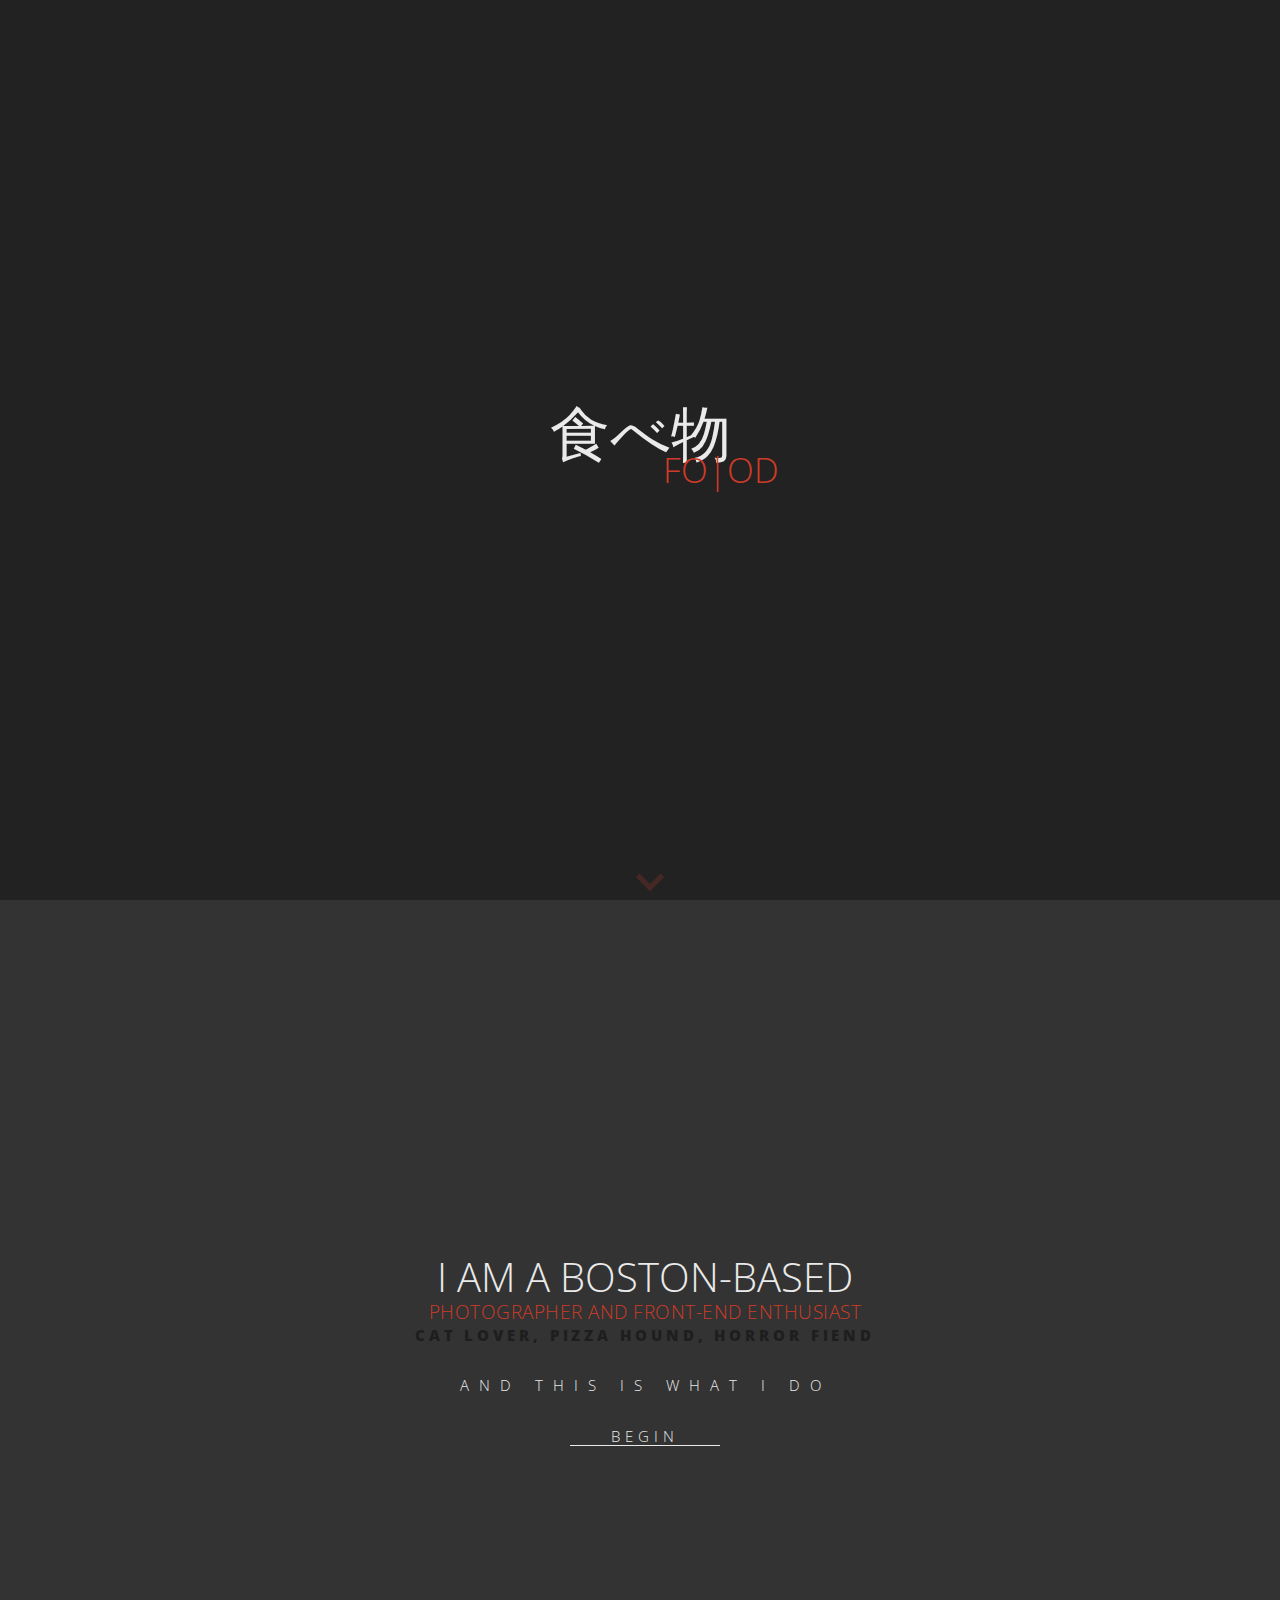
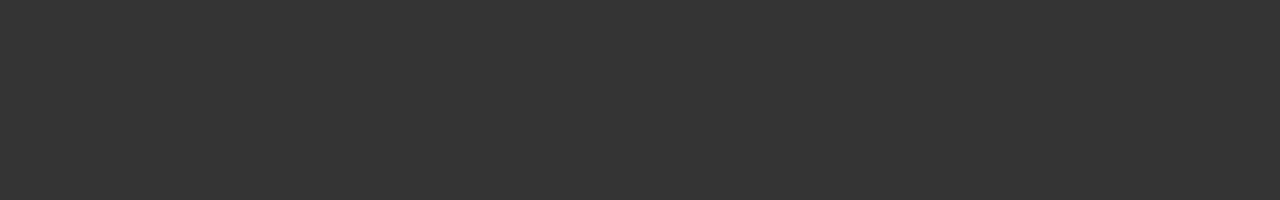
==== Photography site/index.html @ 60a9395a "Add files via upload" ====
<!DOCTYPE html>
<html >
    <head>
        <meta charset="UTF-8">
        <title>Home | FD </title>
        <meta name="viewport" content="width=device-width, initial-scale=1">
        <link rel="stylesheet prefetch" href="https://cdnjs.cloudflare.com/ajax/libs/normalize/5.0.0/normalize.min.css">
        <link href='https://fonts.googleapis.com/css?family=Source+Sans+Pro:300,400,700' rel='stylesheet' type='text/css'>
        <link rel='stylesheet prefetch' href='https://cdnjs.cloudflare.com/ajax/libs/font-awesome/4.7.0/css/font-awesome.min.css'>
        <link rel="stylesheet" href="css/style.css">
        <link rel="stylesheet" type="text/css" href="css/profile.css" />
        <link rel="stylesheet" type="text/css" href="css/global.css" />
        <style>
            /* NOTE: The styles were added inline because Prefixfree needs access to your styles and they must be inlined if they are on local disk! */
            *, *::after, *::before {
              box-sizing: border-box;
            }
            ul {
              margin: 0;
              padding: 0;
              list-style-type: none;
            }

            .tiles {
              position: fixed;
              left:0;
              bottom: 0;
              display: flex;
              width: 100%;
              background: #transparent;
            }
            .tiles__tile {
              flex: 1;
              padding: 20px;
              background: transparent;
              transition: all .25s ease-out;
              /*background: rgba(0, 0, 0, 0.5);*/
              cursor: pointer;
              text-align: center;
              text-transform: lowercase;
            }
            .tiles__tile.active:nth-child(1) {
              background: tomato;
            }
            .tiles__tile.active:nth-child(2) {
              background: deepskyblue;
            }
            .tiles__tile.active:nth-child(3) {
              background: lightseagreen;
            }
            .tiles__tile.active:nth-child(4) {
              background: crimson;
            }
            .tiles__tile:hover:nth-child(1) {
              background: tomato;
            }
            .tiles__tile:hover:nth-child(2) {
              background: deepskyblue;
            }
            .tiles__tile:hover:nth-child(3) {
              background: lightseagreen;
            }
            .tiles__tile:hover:nth-child(4) {
              background: crimson;
            }

            .content {
              z-index: 1000;
              height: 100vh;
              position: fixed;
              top: 0;
              left:0;
            }
            .content__item {
              position: absolute;
              top: 0;
              left: 0;
              width: 100vw;
              height: 100vh;
              z-index: 1000;
              padding-left: 3%;
              display: flex;
              align-items: center;
              padding: 0;
              text-align: center;
              transform: scale(0);
              transition: all 0.65s cubic-bezier(0.23, 1, 0.32, 1);
            }
            .content__item.active {
              transform: scale(1);
            }
            .content__item.active .content-wraps {
              transform: scale(1);
              opacity: 1;
            }
            .content__item:nth-child(1) {
              transform-origin: 0% 100%;
              background: tomato;
            }
            .content__item:nth-child(2) {
              transform-origin: 33% 100%;
              background: deepskyblue;
            }
            .content__item:nth-child(3) {
              transform-origin: 66% 100%;
              background: lightseagreen;
            }
            .content__item:nth-child(4) {
              transform-origin: 100% 100%;
              background: crimson;
            }
            .content__item .content-wraps {
              transform: scale(0.7);
              opacity: 0;
              transition: all 0.8s 0.4s cubic-bezier(0.23, 1, 0.32, 1);
            }
            .content-wraps{
                z-index: 1000;
                padding-left:6em;
                padding-right:6em;
            }

            .page {
              width: 100%;
              height: 100%;
              margin: 0;
              padding: 0;
              z-index: 2;
              transition: all 1s cubic-bezier(.5, -0.005, 0.2, 1) !important;
              -webkit-transition: all 1s cubic-bezier(.5, -0.005, 0.2, 1) !important;
              overflow: hidden;
            }

            section {
              width:400%;  
            }

            .page {
              position: absolute;
            }

            #p1 {
              left: 0;
            }

            #p2 {
              left: 100%;
              background: #FF5722;
            }

            #p3 {
              left: 200%;
              background: #593C1F;
            }

            #p4 {
              left: 300%;
              background: deeppink;
            }

            .sider {
             position: fixed; 
             z-index: 4;
            }
            #t1:target .page#p1 {
                transform: translateX(0);
            }
            #t2:target .page#p2 {
                transform: translateX(-100%);
            }
            #t3:target .page#p3 {
                transform: translateX(-200%);
            }
            #t4:target .page#p4 {
                transform: translateX(-300%);
            }

            #t2:target .page#p1, 
            #t3:target .page#p1,
            #t4:target .page#p1 {
              background: #000;
            }

           
            #t2:target .page#p1 .icon, 
            #t3:target .page#p1 .icon,
            #t4:target .page#p1 .icon {
              -webkit-filter: blur(3px);
              filter: blur(3px);
            }

            .icon {
              color: #fff;
              font-size: 32px;
              display: block;
            }

            .sider .icon:hover {
              opacity: 0.6;
            }

            #p1 .icon .title {
              margin-bottom: 20px;
            }

            #t2:target .sider .icon,
            #t3:target .sider .icon,
            #t4:target .sider .icon {
              transform: scale(.6); 
              transition-delay: .25s;
            }

            #t2:target #dos {
              transform: scale(1.2) !important;
            }

            #t3:target #tres {
              transform: scale(1.2) !important;
            }

            #t4:target #cuatro {
              transform: scale(1.2) !important;
            }

            .sider {
              position: fixed;
              top: 0;
              bottom: 0;
              left: 0;
              /*right: 0;*/
              margin: auto;
              height: 280px;
              width: 10%;
              padding: 0;
              text-align: center;
             }

            .sider li {
              margin: 30px 0;
            }

            a {
              text-decoration: none;
              font-family: open sans, sans-serif;
            }

            .title, .hint {
              font-family: open sans, sans-serif;
              display: block;
            }

            .title {
              font-size: 38px;
            }

            .hint {
              font-size: 13px;
            }

            .hint a {
              color: #EFFF06;
              transition: all 250ms easet-out;
            }

            .hint a:hover {
              color: #FFF;
            }

            .page .icon {
              position: absolute;
              top: 0;
              bottom: 0;
              right: 10%;
              left: 0;
              margin: auto;
              text-align: center;
              font-size: 80px;
              transform: translateX(360%);
              line-height: 1.3;
            }

            .page#p1 .icon {
              height: 220px;
            }

            .page#p1 .icon {
              transform: translateX(0) !important;
            }

            #t2:target .page#p2 .icon {
              transform: translateX(0) !important;
              transition-delay: 1s;
            }

            #t3:target .page#p3 .icon {
              transform: translateX(0) !important;
              transition-delay: 1s;
            }

            #t4:target .page#p4 .icon {
              transform: translateX(0) !important;
              transition-delay: 1s;
            }

            .credit{
                position: absolute;
                bottom: 0;
                width: 100%;
                text-align: center;
                font-size: 10px;
            }

            .credit a {
                color: #fff
            }


            /* --------------- */
            h2 {
              font-weight: 300;
            }

            h3 {
              font-size: 48px;
            }

            p {
              font-weight: 300;
              font-size: 24px;
            }
        </style>
        <script src="https://cdnjs.cloudflare.com/ajax/libs/prefixfree/1.0.7/prefixfree.min.js"></script>
        
    </head>
    <body>
        <div class="head">
            <div class="name">
食べ物<span></span>
            </div>
            <div class="sub-name">Fo|oD</div>
            <div class="down"></div>
        </div>

        <div class="menu">
            <h1 class="home">F<span>D</span></h1>
            <ul class="topnav">
                <li></li>
            </ul>
        </div>
        <div>
            <div class="ct" id="t1">
                <div class="ct" id="t2">
                    <div class="ct" id="t3">
                        <div class="ct" id="t4">
                            <section>  
                                <ul class="sider">
                                    <a href="#t1" ><li class="icon fa fa-home" style="font-size:1.2em" id="uno"></li></a>
                                    <a href="#t2" ><li class="icon fa fa-globe" style="font-size:1.2em" id="dos"></li></a>
                                    <a href="#t3" ><li class="icon fa fa-user-o" style="font-size:1.2em" id="tres"></li></a>
                                    <a href="#t4" ><li class="icon fa fa-cog" style="font-size:1.2em" id="cuatro"></li></a>
                                </ul>
                                <div class="content-wrap page" id="p1">
                                    <div class="sec intro">
                                        <div class="text-contain">
                                          <div class="text">
                                            <h2>I Am A Boston-Based</h2>
                                            <h3>Photographer and Front-End Enthusiast</h3>
                                            <h5>Cat lover, pizza hound, horror fiend</h5>
                                            <h5 id="bot-h5"><span>And this is what i do</span></h5>
                                          </div>
                                          <div class="pg-btn begin">
                                              Begin
                                          </div> 
                                          <ul class="tiles" >
                                            <li class="tiles__tile" data-tile="1">
                                              <h2 style="font-size:15px">About Us</h2>
                                            </li>
                                            <li class="tiles__tile" data-tile="2">
                                              <h2 style="font-size:15px">Our Story</h2>
                                            </li>
                                            <li class="tiles__tile" data-tile="3">
                                              <h2 style="font-size:15px">Our Team</h2>
                                            </li>
                                            <li class="tiles__tile" data-tile="4">
                                              <h2 style="font-size:15px">Our Services</h2>
                                            </li>
                                          </ul>
                                          <ul class="content">
                                            <li class="content__item" id="1">
                                              <div class="content-wraps">
                                                <h3>Apples</h3>
                                                <p>Lorem ipsum dolor sit amet, consectetur adipisicing elit. Et reprehenderit nostrum nisi aliquam nemo non fugit, minus, ex ullam vel minima libero, eius labore. Veritatis odit blanditiis quidem amet accusantium.</p>
                                              </div>
                                            </li>
                                            <li class="content__item" id="2">
                                              <div class="content-wraps">
                                                <h3>Bananas</h3>
                                                <p>Lorem ipsum dolor sit amet, consectetur adipisicing elit. Et reprehenderit nostrum nisi aliquam nemo non fugit, minus, ex ullam vel minima libero, eius labore. Veritatis odit blanditiis quidem amet accusantium.</p>
                                              </div>
                                            </li>
                                            <li class="content__item" id="3">
                                              <div class="content-wraps">
                                                <h3>Cucumbers</h3>
                                                <p>Lorem ipsum dolor sit amet, consectetur adipisicing elit. Molestias nam nesciunt maiores. Nesciunt explicabo ea deserunt facere sunt, autem, reiciendis nobis, velit accusantium laudantium quis non ratione aspernatur. Eum, doloribus?</p>
                                              </div>
                                            </li>
                                            <li class="content__item" id="4">
                                              <div class="content-wraps">
                                                <h3>Spinach</h3>
                                                <p>Lorem ipsum dolor sit amet, consectetur adipisicing elit. Excepturi velit iure expedita quis, blanditiis. Consectetur incidunt distinctio dolor ullam beatae cum maiores quas pariatur amet, temporibus ad commodi dolorem provident.</p>
                                              </div>
                                            </li>
                                          </ul>
                                        </div>
                                    </div>
                                </div>
                                <div class="page" id="p2">
                                  <div class="ui">
                                    <div class="left-menu">
                                        <form action="#" class="search">
                                          <input placeholder="search..." type="search" name="" id="">
                                          <input type="submit" value="&#xf002;">
                                        </form>
                                        <menu class="list-friends">
                                          <li>
                                            <img width="50" height="50" src="http://cs625730.vk.me/v625730358/1126a/qEjM1AnybRA.jpg">
                                            <div class="info">
                                              <div class="user">Юния Гапонович</div>
                                              <div class="status on"> online</div>
                                            </div>
                                          </li>
                                          <li>
                                            <img width="50" height="50" src="http://lorempixel.com/50/50/people/1">
                                            <div class="info">
                                              <div class="user">Name Fam</div>
                                              <div class="status on"> online</div>
                                            </div>
                                          </li>
                                          <li>
                                            <img width="50" height="50" src="http://lorempixel.com/50/50/people/2">
                                            <div class="info">
                                              <div class="user">Name Fam</div>
                                              <div class="status off">left 3 min age</div>
                                            </div>
                                          </li>
                                          <li>
                                            <img width="50" height="50" src="http://lorempixel.com/50/50/people/3">
                                            <div class="info">
                                              <div class="user">Name Fam</div>
                                              <div class="status on"> online</div>
                                            </div>
                                          </li>
                                          <li>
                                            <img width="50" height="50" src="http://lorempixel.com/50/50/people/4">
                                            <div class="info">
                                              <div class="user">Name Fam</div>
                                              <div class="status off">left 4 min age</div>
                                            </div>
                                          </li>
                                          <li>
                                            <img width="50" height="50" src="http://lorempixel.com/50/50/people/5">
                                            <div class="info">
                                              <div class="user">Name Fam</div>
                                              <div class="status off">left 12 min age</div>
                                            </div>
                                          </li>
                                          <li>
                                            <img width="50" height="50" src="http://lorempixel.com/50/50/people/6">
                                            <div class="info">
                                              <div class="user">Name Fam</div>
                                              <div class="status off">left 13 min age</div>
                                            </div>
                                          </li>
                                          <li>
                                            <img width="50" height="50" src="http://lorempixel.com/50/50/people/7">
                                            <div class="info">
                                              <div class="user">Name Fam</div>
                                              <div class="status on">online</div>
                                            </div>
                                          </li>
                                          <li>
                                            <img width="50" height="50" src="http://lorempixel.com/50/50/people/8">
                                            <div class="info">
                                              <div class="user">Name Fam</div>
                                              <div class="status off">left 6 min age</div>
                                            </div>
                                          </li>
                                          <li>
                                            <img width="50" height="50" src="http://lorempixel.com/50/50/people/9">
                                            <div class="info">
                                              <div class="user">Name Fam</div>
                                              <div class="status on">online</div>
                                            </div>
                                          </li>
                                          <li>
                                            <img width="50" height="50" src="http://lorempixel.com/50/50/people/10">
                                            <div class="info">
                                              <div class="user">Name Fam</div>
                                              <div class="status off">left 1 min age</div>
                                            </div>
                                          </li>
                                          <li>
                                            <img width="50" height="50" src="http://lorempixel.com/50/50/people/0">
                                            <div class="info">
                                              <div class="user">Name Fam</div>
                                              <div class="status on">online</div>
                                            </div>
                                          </li>
                                          <li>
                                            <img width="50" height="50" src="http://lorempixel.com/50/50/people/99">
                                            <div class="info">
                                              <div class="user">Name Fam</div>
                                              <div class="status off">left 23 min age</div>
                                            </div>
                                          </li>
                                        </menu>
                                    </div>
                                    <div class="chat" style="background:#fff;width:40%;">
                                      <div class="top">
                                        <div class="avatar">
                                          <img width="50" height="50" src="http://cs625730.vk.me/v625730358/1126a/qEjM1AnybRA.jpg">
                                        </div>
                                        <div class="info">
                                          <div class="name">Юния Гапонович</div>
                                          <div class="count">already 1 902 messages</div>
                                        </div>
                                        <i class="fa fa-star"></i>
                                      </div>
                                      <ul class="messages">
                                        <li class="i">
                                          <div class="head">
                                            <span class="time">10:13 AM, Today</span>
                                            <span class="name">Буль</span>
                                          </div>
                                          <div class="message">Привет!</div>
                                        </li>
                                        <li class="i">
                                          <div class="head">
                                            <span class="time">10:13 AM, Today</span>
                                            <span class="name">Буль</span>
                                          </div>
                                          <div class="message">)</div>
                                        </li>
                                        <li class="i">
                                          <div class="head">
                                            <span class="time">10:14 AM, Today</span>
                                            <span class="name">Буль</span>
                                          </div>
                                          <div class="message">М не счастья..</div>
                                        </li>
                                        <li class="friend-with-a-SVAGina">
                                          <div class="head">
                                            <span class="name">Юния</span>
                                            <span class="time">10:15 AM, Today</span>
                                          </div>
                                          <div class="message">чего тебе?</div>
                                        </li>
                                      </ul>
                                      <div class="write-form">
                                        <textarea placeholder="Type your message" name="e" id="texxt"  rows="2"></textarea>
                                        <i class="fa fa-picture-o"></i>
                                        <i class="fa fa-file-o"></i>
                                        <span class="send">Send</span>
                                      </div>
                                    </div>
                                    <div class="chat" style="width:43%;">
                                      <div class="top">
                                        <div class="avatar">
                                          <img width="50" height="50" src="http://cs625730.vk.me/v625730358/1126a/qEjM1AnybRA.jpg">
                                        </div>
                                        <div class="info">
                                          <div class="name">Юния Гапонович</div>
                                          <div class="count">already 1 902 messages</div>
                                        </div>
                                        <i class="fa fa-star"></i>
                                      </div>
                                      <ul class="messages">
                                        <li class="i">
                                          <div class="head">
                                            <span class="time">10:13 AM, Today</span>
                                            <span class="name">Буль</span>
                                          </div>
                                          <div class="message">Привет!</div>
                                        </li>
                                        <li class="i">
                                          <div class="head">
                                            <span class="time">10:13 AM, Today</span>
                                            <span class="name">Буль</span>
                                          </div>
                                          <div class="message">)</div>
                                        </li>
                                        <li class="i">
                                          <div class="head">
                                            <span class="time">10:14 AM, Today</span>
                                            <span class="name">Буль</span>
                                          </div>
                                          <div class="message">М не счастья..</div>
                                        </li>
                                        <li class="friend-with-a-SVAGina">
                                          <div class="head">
                                            <span class="name">Юния</span>
                                            <span class="time">10:15 AM, Today</span>
                                          </div>
                                          <div class="message">чего тебе?</div>
                                        </li>
                                      </ul>
                                      <div class="write-form">
                                        <textarea placeholder="Type your message" name="e" id="texxt"  rows="2"></textarea>
                                        <i class="fa fa-picture-o"></i>
                                        <i class="fa fa-file-o"></i>
                                        <span class="send">Send</span>
                                      </div>
                                    </div>
                                  </div>
                                </div>  
                                <div class="page" id="p3">
                                  <div class="profile">
                                    <h1> Jane Smith</h1>
                                    <div class="infoHolder">
                                    <h2>Brand Mananger</h2>
                                    <p>Lorem ipsum dolor sit amet, metus convallis ut malesuada, qui semper, at non. Tincidunt donec aliquam vestibulum nisl. Pulvinar curabitur tellus, a sed sit vitae morbi. Suscipit saepe et praesent aenean laoreet, morbi justo pede eget, cras vestibulum, blandit mauris dignissimos pharetra dui, ut enim mauris nec adipiscing blandit. </p></div>
                                      
                                    <div class="imageHolder"><img class="profilePic" src="https://images.unsplash.com/photo-1418833893919-fa9c83e8d69e?dpr=1&auto=format&fit=crop&w=1500&h=2250&q=80&cs=tinysrgb&crop="></div>
                                  </div>
                                </div>
                                <div class="page" id="p4">
                                </div>  
                            </section>
                        </div>
                    </div>
                </div>
            </div>
        </div>
        <div class="side sec-A">
            <div class="desc">
               <h1>Posts</h1>
            </div>
            <div class="sub-btn code-btn">
            Chefs
            </div>
        </div>
        
        <div class="side sec-B">
            <div class="desc">
                <h1>Chefs</h1>
            </div>
            <div class="sub-btn back-btn">
            Back
            </div>
        </div>
        <script src='https://cdnjs.cloudflare.com/ajax/libs/jquery/2.1.3/jquery.min.js'></script>
        <script src='https://cdnjs.cloudflare.com/ajax/libs/nicescroll/3.5.4/jquery.nicescroll.js'></script>
        <script src="js/glitch.js"></script>
        <script src="js/index.js"></script>
        <script src="js/global.js"></script>
        <script src="js/menu.js"></script>
    </body>
</html>
---- Photography site/css/style.css ----
@import url(https://fonts.googleapis.com/css?family=Lato:300,400,900);
html, body {
  width: 100%;
  height: 100%;
  margin: 0;
  padding: 0;
  overflow-x: hidden;
  font-family: "Source Sans Pro";
  background: #222;
}
body::-webkit-scrollbar {
    width: 0.01em;
}
 
body::-webkit-scrollbar-track {
    -webkit-box-shadow: inset 0 0 6px rgba(0,0,0,0.3);
}
 
body::-webkit-scrollbar-thumb {
  background-color: darkgrey;
  outline: 1px solid slategrey;
}
.menu {
  width: 100%;
  height: 50px;
  position: fixed;
  background: #222;
  top: 0;
  z-index: 111;
  line-height: 50px;
  padding: 5px;
  border-bottom: 1px solid rgba(207, 59, 40, 0.3);
}

.menu a {
  text-decoration: none;
  color: inherit;
}

.menu h1 {
  margin: 0 0 0 10px;
  font-weight: 400;
  color: #eaeaea;
  width: 55px;
  cursor: pointer;
  display: inline-block;
  border-right: 1px solid #444;
  line-height: 45px;
  font-size: 25px;
  transition: all 0.3s;
  -webkit-transition: all 0.2s;
  -moz-transition: all 0.2s;
}

.menu h1 span {
  color: #cf3b28;
  transition: all 0.2s;
  -webkit-transition: all 0.2s;
  -moz-transition: all 0.2s;
}

.menu h1:hover {
  color: #666;
}

.menu h1:hover span {
  color: #666;
}

.topnav {
  list-style: none;
  margin: 0;
  padding: 0;
  height: 50px;
  display: inline-block;
  font-weight: 300;
  color: #eaeaea;
  font-size: 15px;
  letter-spacing: 1px;
}

.topnav li {
  text-align: center;
  color: #eaeaea;
  margin: 0px 7px;
  display: inline-block;
  font-size: 12px;
  line-height: 50px;
  transition: all 0.3s;
  -webkit-transition: all 0.3s;
  -moz-transition: all 0.3s;
}

.topnav li:first-child {
  margin-left: 10px;
}

.topnav li:hover {
  color: #cf3b28;
  transform: rotate(10deg);
  -webkit-transform: rotate(10deg);
}

.topnav a {
  text-decoration: none;
  color: inherit;
}

.head {
  color: #eaeaea;
  background: #222;
  text-transform: uppercase;
  font-weight: 300;
  font-size: 60px;
  height: 100vh;
  width: 100vw;
  position: relative;
  z-index: 1111;
  text-align: center;
  line-height: 25px;
  transition: all 0.5s;
  -webkit-transition: all 0.5s;
  -moz-transition: all 0.5s;
  overflow-y:hidden;
}

.head-hide {
  height: 0vh;
  opacity: 0;
}

.down {
  width: 20px;
  height: 20px;
  opacity: 0.2;
  border-bottom: 5px solid #cf3b28;
  border-right: 5px solid #cf3b28;
  position: absolute;
  bottom: 13px;
  left: 50%;
  cursor: pointer;
  transform: rotate(45deg);
  -webkit-transform: rotate(45deg);
  -moz-transform: rotate(45deg);
}

.down:before {
  content: "scroll";
  opacity: 0;
  position: absolute;
  right: -10px;
  top: -10px;
  font-size: 15px;
  transform: rotate(-45deg);
  -webkit-transform: rotate(-45deg);
  transition: all 0.3s;
  -webkit-transition: all 0.3s;
}

.down:hover:before {
  opacity: 1;
}

.head span {
  font-weight: 900;
}

.name {
  width: 500px;
  top: 50%;
  position: absolute;
  left: 50%;
  margin-left: -250px;
  margin-top: -30px;
}

.bye {
  position: relative;
}

.sub-name {
  position: absolute;
  top: 50%;
  left: 50%;
  margin-top: 7px;
  font-weight: 300;
  margin-left: 23px;
  color: #cf3b28;
  font-size: 35px;
}

.content-wrap {
  position: absolute;
  z-index: 1;
}

.sec {
  height: 100vh;
  width: 100vw;
}

.intro {
  background: #333;
  color: #eaeaea;
  text-align: center;
  display: table;
  text-transform: uppercase;
}

.intro .text-contain {
  display: table-cell;
  vertical-align: middle;
  text-align: center;
  padding-left: 10px;
}

.intro .text {
  padding-top: 30px;
  text-align: center;
  width: 470px;
  margin: 0 auto;
}

.intro h2 {
  vertical-align: middle;
  font-size: 40px;
  margin: -5px 0;
}

.intro h3 {
  font-weight: 300;
  color: #cf3b28;
  font-size: 19px;
  letter-spacing: 0.5px;
  margin: 0 0 0px 0;
}

.intro h5 {
  font-weight: 900;
  color: #1e1e1e;
  margin: 0;
  font-size: 15px;
  letter-spacing: 3.9px;
}

#bot-h5 {
  color: #eaeaea;
  font-weight: 300;
  letter-spacing: 10px;
  margin-top: 30px;
}

.pg-btn {
  width: 150px;
  height: 15px;
  line-height: 2px;
  border-bottom: 1px solid #eaeaea;
  padding: 10px 0;
  cursor: pointer;
  font-weight: 300;
  font-size: 15px;
}

.begin {
  margin: 30px auto;
  letter-spacing: 5px;
  transition: all 0.3s;
  -webkit-transition: all 0.3s;
  -moz-transition: all 0.3s;
}

.begin:hover {
  background: #222;
  border-bottom: 1px solid #cf3b28;
  letter-spacing: 6px;
}

.side {
  position: fixed;
  top: 0;
  bottom: 0;
  left: 100%;
  width: 100%;
  z-index: 13;
  height: auto;
  overflow-y: scroll;
  overflow-x: hidden;
  background: #eaeaea;
  transition: all 0.5s;
  -webkit-transition: all 0.5s;
  -moz-transition: all 0.5s;
}

.unseen {
  display: none;
}

.showing {
  left: 0;
}

.desc {
  margin-top: 60px;
}

.desc h1 {
  text-align: right;
  font-size: 30px;
  padding-right: 10px;
  text-transform: uppercase;
  font-weight: 300;
  letter-spacing: 5px;
  line-height: 45px;
}

.sec-A{z-index: 100;overflow-y:auto; }
.sec-B{z-index: 100;overflow-y:auto;}

.sec-A h1 {
  color: #cf3b28;
  border-bottom: 1px solid #cf3b28;
}

.sec-A h1 span {
  font-weight: 300;
  font-size: 25px;
  color: #aaa;
  line-height: 0;
}

.photos ul {
  list-style: none;
  margin: 0;
  padding: 0;
  width: 100%;
  text-align: center;
}

.photos li {
  text-align: center;
  display: inline-block;
  min-width: 350px;
  margin: 10px;
}

.photos img {
  max-width: 100%;
  height: 600px;
}

.sub-btn {
  margin: 0 auto;
  width: 120px;
  text-align: center;
  text-transform: uppercase;
  height: 15px;
  padding: 10px 0;
  font-weight: 300;
  line-height: 2px;
  font-size: 15px;
  letter-spacing: 3px;
  cursor: pointer;
  transition: all 0.3s;
  -webkit-transition: all 0.3s;
  -moz-transition: all 0.3s;
}

.code-btn {
  border-bottom: 1px solid #222;
  background: #eaeaea;
  color: #cf3b28;
}

.code-btn:hover {
  background: #222;
  letter-spacing: 4px;
  border-bottom: 1px solid #cf3b28;
  color: #eaeaea;
}

.back-btn {
  background: #cf3b28;
  color: #eaeaea;
  border-bottom: 1px solid #222;
}

.back-btn:hover {
  background: #eaeaea;
  color: #222;
  letter-spacing: 5px;
}

.sec-B {
  background: #cf3b28;
}

.sec-B h1 {
  color: #eaeaea;
  border-bottom: 1px solid #eaeaea;
}
---- Photography site/css/profile.css ----
@import url("https://fonts.googleapis.com/css?family=Fjalla+One");
@import url("https://fonts.googleapis.com/css?family=Roboto+Slab");
* {
  box-sizing: border-box;
}

html, body {
  width: 100%;
  height: 100%;
  margin: 0;
  padding: 0;
}

.profile {
  width: 1080px;
  top: 3em;
  left: 50%;
  float: left;
  position: relative;
  margin: 50px 0px 50px 0px;
  margin-left: -540px;
  cursor: pointer;
}
.profile .imageHolder {
  float: left;
  width: 30%;
  position: relative;
  left: 5%;
}
.profile .imageHolder .profilePic {
  width: 100%;
  float: left;
  position: relative;
  -webkit-filter: grayscale(100%);
  filter: grayscale(100%);
  transition: all 0.5s ease;
  -webkit-transition: all 0.5s ease;
  -webkit-box-shadow: 0px 0px 31px -1px #474747;
  -moz-box-shadow: 0px 0px 31px -1px #474747;
  box-shadow: 0px 0px 31px -1px #474747;
}
.profile .imageHolder:after {
  content: '';
  pointer-events: none;
  background-size: 50%;
  background-repeat: no-repeat;
  background-position: center top;
  width: 100%;
  min-height: 30vh;
  display: block;
  top: 4vw;
  opacity: 0;
  float: left;
  position: absolute;
  z-index: 1000;
  left: 0;
  transition: all .5s ease;
  -webkit-transition: all .5s ease;
  animation: bounce .5s linear infinite;
  animation-play-state: paused;
}
.profile h1 {
  font-family: 'Fjalla One', sans-serif;
  color: #D10606;
  position: absolute;
  width: 100%;
  padding: 0px 0px 0px 32%;
  margin-top: -50px;
  margin-bottom: 0px;
  font-size: 15vw;
  letter-spacing: 1vw;
  z-index: 10000;
  font-weight: 400;
  text-transform: uppercase;
  pointer-events: none;
  transition: all .5s ease;
  -webkit-transition: all .5s ease;
}
.profile h1:after {
  content: '';
  float: left;
  position: absolute;
  left: 50%;
  bottom: -10vw;
  width: 5px;
  height: 10vw;
  background-color: #D10606;
}
.profile:hover h1 {
  transform: translateY(30vw);
}
.profile:hover .profilePic {
  -webkit-filter: grayscale(0%);
  filter: grayscale(0%);
  transform: scale(1.1);
}
.profile:hover .imageHolder:after {
  opacity: 1;
  animation-play-state: running;
}
.profile .infoHolder {
  width: 60%;
  float: right;
  right: 1%;
  position: absolute;
  overflow-x: hidden;
}
.profile .infoHolder h2 {
  font-family: 'Fjalla One', sans-serif;
  letter-spacing: 3px;
  margin-top: 0px;
  float: left;
  width: 100%;
  transform: translateX(102%);
  transition: all .5s ease;
  -webkit-transition: all .5s ease;
}
.profile .infoHolder p {
  font-family: 'Roboto Slab', serif;
  float: left;
  margin-top: 0px;
  width: 100%;
  transform: translateX(102%);
  transition: all .62s ease;
  -webkit-transition: all .62s ease;
}
.profile:hover .infoHolder h2, .profile:hover .infoHolder p {
  transform: translateX(0%);
}

@media screen and (min-width: 1080px) {
  .profile h1 {
    font-size: 120pt !important;
    letter-spacing: 20pt !important;
  }
  .profile h1:after {
    bottom: -120px !important;
    height: 120px !important;
  }

  .profile:hover h1 {
    transform: translateY(250px);
  }
}
@media screen and (max-width: 1080px) {
  .profile {
    width: 100%;
    left: 0%;
    margin-left: 0px;
  }
}
@keyframes bounce {
  0% {
    transform: translateY(0px);
  }
  50% {
    transform: translateY(5px);
  }
  100% {
    transform: translateY(0px);
  }
}
---- Photography site/css/global.css ----
@import url(https://fonts.googleapis.com/css?family=Open+Sans:700,600,800,400);
@import url(https://maxcdn.bootstrapcdn.com/font-awesome/4.2.0/css/font-awesome.min.css);
* {
  -webkit-box-sizing: border-box;
          box-sizing: border-box;
  margin: 0;
  padding: 0;
}
html,
body {
  height: 100vh;
}
body {
  overflow: hidden;
  font-family: 'Open Sans', sans-serif;
  background-image: -webkit-gradient(linear, right top, left bottom, from(rgba(255, 255, 255, 0.6)), color-stop(60%, transparent), to(rgba(0, 0, 0, 0.6))), -webkit-gradient(linear, right bottom, left top, from(#a0d3e4), to(#97d1e7));
  background-image: linear-gradient(to bottom left, rgba(255, 255, 255, 0.6), transparent 60%, rgba(0, 0, 0, 0.6)), linear-gradient(to top left, #a0d3e4, #97d1e7);
}
.ui {
  margin: 4em 5em 3.5em 5em;
  width: 86%;
  height: 90%;
  background-color: transparent;
  border-radius: 3px;
  -webkit-box-shadow: 0 0 25px transparent;
          box-shadow: 0 0 25px transparent;
  -webkit-box-orient: horizontal;
  -webkit-box-direction: normal;
      -ms-flex-direction: row;
          flex-direction: row;
  display: -webkit-box;
  display: -ms-flexbox;
  display: flex;
  overflow: hidden;
}
.ui .search input {
  outline: none;
  border: none;
  background: none;
}
.ui .search {
  position: relative;
}
.ui .search input[type=submit] {
  font-family: 'FontAwesome';
  position: absolute;
  right: 25px;
  top: 27px;
  color: white;
}
.ui .search input[type=search] {
  background-color: #696c75;
  border-radius: 3px;
  padding: 10px;
  width: 90%;
  -webkit-box-sizing: border-box;
          box-sizing: border-box;
  margin: 15px 10px;
  color: #fff;
}
.ui .left-menu {
  width: 29%;
  -webkit-box-sizing: content-box;
          box-sizing: content-box;
  padding-right: 1%;
  height: 100%;
  background: transparent;
}
.ui .chat {
  width: 50%;
  height: 100%;
  background: transparent;
}
.ui .chat .info {
  display: -webkit-inline-box;
  display: -ms-inline-flexbox;
  display: inline-flex;
  -webkit-box-orient: vertical;
  -webkit-box-direction: normal;
      -ms-flex-direction: column;
          flex-direction: column;
  vertical-align: 40px;
  width: calc(100% - 65px - 50px);
}
.ui .chat .info .name {
  font-weight: 600;
  color: #434753;
  height: 50%;
}
.ui .chat .info .count {
  color: #6d738d;
}
.ui .chat i.fa {
  color: #d6d9de;
  vertical-align: 25px;
}
.ui .avatar > img,
.ui .list-friends img {
  border-radius: 50%;
  border: 3px solid #696c75;
}
.ui .list-friends {
  list-style: none;
  font-size: 13px;
  height: 88%;
}
.ui .list-friends img {
  margin: 5px;
}
.ui .list-friends > li {
  display: -webkit-box;
  display: -ms-flexbox;
  display: flex;
  margin: 0 0 10px 10px;
  -webkit-user-select: none;
     -moz-user-select: none;
      -ms-user-select: none;
          user-select: none;
}
.ui .list-friends .info {
  -webkit-box-flex: 1;
      -ms-flex: 1;
          flex: 1;
}
.ui .list-friends .user {
  color: #fff;
  margin-top: 12px;
}
.ui .list-friends .status {
  position: relative;
  margin-left: 14px;
  color: #a8adb3;
}
.ui .list-friends .off:after,
.ui .list-friends .on:after {
  content: '';
  left: -12px;
  top: 8px;
  position: absolute;
  height: 7px;
  width: 7px;
  border-radius: 50%;
}
.ui .list-friends .off:after {
  background: #fd8064;
}
.ui .list-friends .on:after {
  background: #62bf6e;
}
.ui .top {
  height: 70px;
}
.ui .messages {
  height: calc(100% - 70px - 150px);
  list-style: none;
  border: 2px solid #fff;
  border-left: none;
  border-right: none;
}
.ui .messages li {
  margin: 10px;
  -webkit-transition: all .5s;
  transition: all .5s;
}
.ui .messages li:after {
  content: '';
  clear: both;
  display: block;
}
.ui .messages li .head {
  font-size: 13px;
}
.ui .messages li .name {
  font-weight: 600;
  position: relative;
}
.ui .messages li .name:after {
  content: '';
  position: absolute;
  height: 8px;
  width: 8px;
  border-radius: 50%;
  top: 6px;
}
.ui .messages li .time {
  color: #b7bccf;
}
.ui .messages li .message {
  margin-top: 20px;
  color: #fff;
  font-size: 15px;
  border-radius: 3px;
  padding: 20px;
  line-height: 25px;
  max-width: 500px;
  word-wrap: break-word;
  position: relative;
}
.ui .messages li .message:before {
  content: '';
  position: absolute;
  width: 0px;
  height: 0px;
  top: -12px;
  border-bottom: 12px solid #62bf6e;
  border-left: 10px solid transparent;
  border-right: 10px solid transparent;
}
.ui .messages li.friend-with-a-SVAGina .name {
  margin-left: 20px;
}
.ui .messages li.friend-with-a-SVAGina .name:after {
  background-color: #62bf6e;
  left: -20px;
  top: 6px;
}
.ui .messages li.friend-with-a-SVAGina .message {
  background-color: #62bf6e;
  float: left;
}
.ui .messages li.friend-with-a-SVAGina .message:before {
  left: 16px;
  border-bottom-color: #62bf6e;
}
.ui .messages li.i .head {
  text-align: right;
}
.ui .messages li.i .name {
  margin-right: 20px;
}
.ui .messages li.i .name:after {
  background-color: #7bc4ef;
  right: -20px;
  top: 6px;
}
.ui .messages li.i .message {
  background-color: #7bc4ef;
  float: right;
}
.ui .messages li.i .message:before {
  right: 16px;
  border-bottom-color: #7bc4ef;
}
.ui .write-form {
  height: 150px;
}
.ui .write-form textarea {
  height: 75px;
  margin: 17px 5%;
  width: 90%;
  outline: none;
  padding: 15px;
  border: none;
  border-radius: 3px;
  resize: none;
}
.ui .write-form textarea:before {
  content: '';
  clear: both;
}
.ui .avatar > img {
  border-color: #62bf6e;
  margin: 10px;
  margin-right: 5px;
}
.ui .avatar {
  display: inline-block;
}
.ui .send {
  color: #7ac5ef;
  text-transform: uppercase;
  font-weight: 700;
  float: right;
  margin-right: 5%;
  cursor: pointer;
  -webkit-user-select: none;
     -moz-user-select: none;
      -ms-user-select: none;
          user-select: none;
}
.ui i.fa-file-o {
  margin-left: 15px;
}
.ui i.fa-picture-o {
  margin-left: 5%;
}
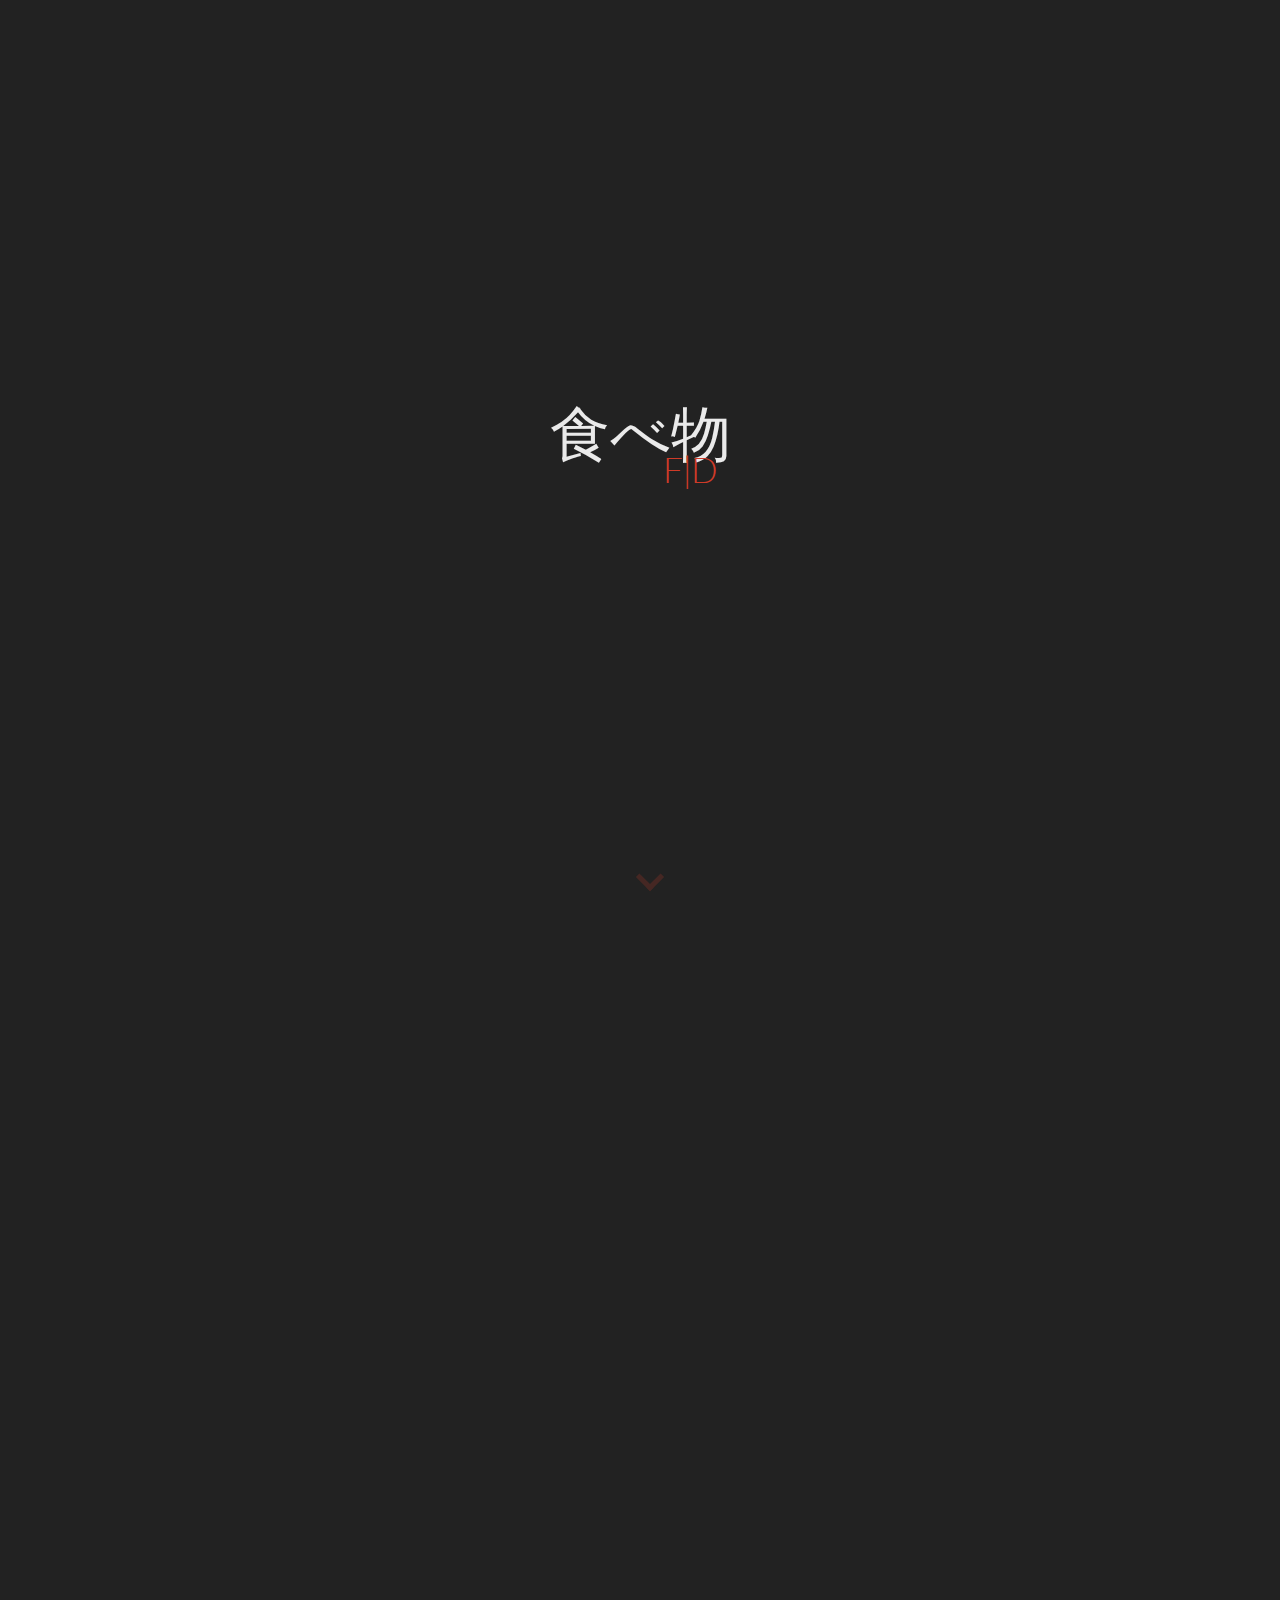
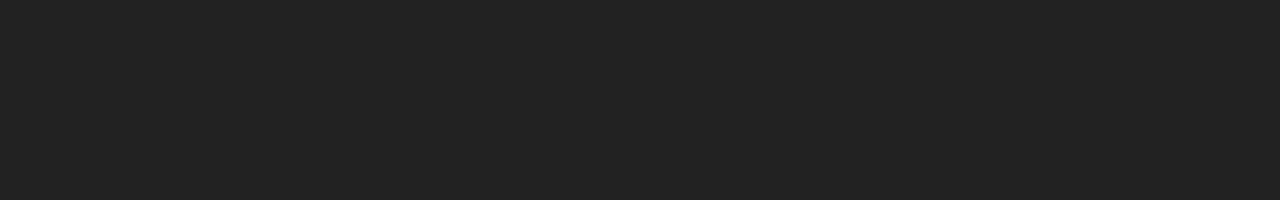
==== commit 921c076c: "Add files via upload" ====
--- a/Photography site/index.html
+++ b/Photography site/index.html
@@ -10,10 +10,27 @@
         <link rel="stylesheet" href="css/style.css">
         <link rel="stylesheet" type="text/css" href="css/profile.css" />
         <link rel="stylesheet" type="text/css" href="css/global.css" />
+        <link rel="stylesheet" type="text/css" href="css/normalize.css" />
+        <link rel="stylesheet" type="text/css" href="css/demo.css" />
+        <link rel="stylesheet" type="text/css" href="css/categories.css" />
+        <link rel="stylesheet" type="text/css" href="css/component.css" />
+        <script src="js/modernizr.custom.js"></script>
         <style>
             /* NOTE: The styles were added inline because Prefixfree needs access to your styles and they must be inlined if they are on local disk! */
             *, *::after, *::before {
               box-sizing: border-box;
+            }
+            body::-webkit-scrollbar {
+                width: 0.01em;
+            }
+             
+            body::-webkit-scrollbar-track {
+                -webkit-box-shadow: inset 0 0 6px rgba(0,0,0,0.3);
+            }
+             
+            body::-webkit-scrollbar-thumb {
+              background-color: darkgrey;
+              outline: 1px solid slategrey;
             }
             ul {
               margin: 0;
@@ -145,17 +162,17 @@
 
             #p2 {
               left: 100%;
-              background: #FF5722;
+              background: #222;
             }
 
             #p3 {
               left: 200%;
-              background: #593C1F;
+              background: #222;
             }
 
             #p4 {
               left: 300%;
-              background: deeppink;
+              background: #222;
             }
 
             .sider {
@@ -328,17 +345,19 @@
               font-weight: 300;
               font-size: 24px;
             }
+
         </style>
         <script src="https://cdnjs.cloudflare.com/ajax/libs/prefixfree/1.0.7/prefixfree.min.js"></script>
         
     </head>
     <body>
         <div class="head">
-            <div class="name">
-食べ物<span></span>
+          <main>
+            <div class="name">食べ物<span></span>
             </div>
-            <div class="sub-name">Fo|oD</div>
+            <div class="sub-name">F|D</div>
             <div class="down"></div>
+          </main>
         </div>
 
         <div class="menu">
@@ -614,16 +633,68 @@
                                   </div>
                                 </div>  
                                 <div class="page" id="p3">
+                                  
+                                  <div id="vs-container" class="vs-container">
+                                    <header class="vs-header"><br \>
+                                      <ul class="vs-nav">
+                                        <li><a href="#section-1">Posts</a></li>
+                                        <li><a href="#section-2">Chefs</a></li>
+                                        <li><a href="#section-3">Recipies</a></li>
+                                        <li><a href="#section-4">Attack everything</a></li>
+                                        <li><a href="#section-5">Find something</a></li>
+                                      </ul>
+                                    </header>
+                                    <div class="vs-wrapper">
+                                      <section id="section-1">
+                                        <div class="vs-content">
+                                          <div class="col">
+
+                                          </div>
+                                        </div>
+                                      </section>
+                                      <section id="section-2">
+                                        <div class="vs-content">
+                                          <h2>Stretch hopped up on goofballs</h2>
+                                          <div class="col">
+                                            
+                                          </div>
+                                        </div>
+                                      </section>
+                                      <section id="section-3">
+                                        <div class="vs-content">
+                                          <h2>Inspect anything brought into the house drapes inspect anything brought into the house yet stand in front of the computer screen</h2>
+                                          <div class="col">
+                                            
+                                          </div>
+                                        </div>
+                                      </section>
+                                      <section id="section-4">
+                                        <div class="vs-content">
+                                          <h2>Attack feet hide when guests come</h2>
+                                          <div class="col">
+                                            
+                                          </div>
+                                        </div>
+                                      </section>
+                                      <section id="section-5">
+                                        <div class="vs-content">
+                                          <h2>Find something else more interesting inspect anything brought</h2>
+                                          <div class="col">
+                                            
+                                          </div>
+                                        </div>
+                                      </section>
+                                    </div>
+                                  </div><!-- /vs-container -->
+                                </div>
+                                <div class="page" id="p4">
                                   <div class="profile">
                                     <h1> Jane Smith</h1>
                                     <div class="infoHolder">
                                     <h2>Brand Mananger</h2>
                                     <p>Lorem ipsum dolor sit amet, metus convallis ut malesuada, qui semper, at non. Tincidunt donec aliquam vestibulum nisl. Pulvinar curabitur tellus, a sed sit vitae morbi. Suscipit saepe et praesent aenean laoreet, morbi justo pede eget, cras vestibulum, blandit mauris dignissimos pharetra dui, ut enim mauris nec adipiscing blandit. </p></div>
-                                      
                                     <div class="imageHolder"><img class="profilePic" src="https://images.unsplash.com/photo-1418833893919-fa9c83e8d69e?dpr=1&auto=format&fit=crop&w=1500&h=2250&q=80&cs=tinysrgb&crop="></div>
                                   </div>
-                                </div>
-                                <div class="page" id="p4">
                                 </div>  
                             </section>
                         </div>
@@ -637,6 +708,122 @@
             </div>
             <div class="sub-btn code-btn">
             Chefs
+            </div>
+            <div class="cont s--inactive">
+              <!-- cont inner start -->
+              <div class="cont__inner">
+                <!-- el start -->
+                <div class="el">
+                  <div class="el__overflow">
+                    <div class="el__inner">
+                      <div class="el__bg"></div>
+                      <div class="el__preview-cont">
+                        <h2 class="el__heading">Appetizers</h2>
+                      </div>
+                      <div class="el__content">
+                        <div class="el__text">Whatever</div>
+                        <div class="el__close-btn"></div>
+                      </div>
+                    </div>
+                  </div>
+                  <div class="el__index">
+                    <div class="el__index-back">1</div>
+                    <div class="el__index-front">
+                      <div class="el__index-overlay" data-index="1">1</div>
+                    </div>
+                  </div>
+                </div>
+                <!-- el end -->
+                <!-- el start -->
+                <div class="el">
+                  <div class="el__overflow">
+                    <div class="el__inner">
+                      <div class="el__bg"></div>
+                      <div class="el__preview-cont">
+                        <h2 class="el__heading">Breakfast & Brunch</h2>
+                      </div>
+                      <div class="el__content">
+                        <div class="el__text">Whatever</div>
+                        <div class="el__close-btn"></div>
+                      </div>
+                    </div>
+                  </div>
+                  <div class="el__index">
+                    <div class="el__index-back">2</div>
+                    <div class="el__index-front">
+                      <div class="el__index-overlay" data-index="2">2</div>
+                    </div>
+                  </div>
+                </div>
+                <!-- el end -->
+                <!-- el start -->
+                <div class="el">
+                  <div class="el__overflow">
+                    <div class="el__inner">
+                      <div class="el__bg"></div>
+                      <div class="el__preview-cont">
+                        <h2 class="el__heading">Main Dish</h2>
+                      </div>
+                      <div class="el__content">
+                        <div class="el__text">Whatever</div>
+                        <div class="el__close-btn"></div>
+                      </div>
+                    </div>
+                  </div>
+                  <div class="el__index">
+                    <div class="el__index-back">3</div>
+                    <div class="el__index-front">
+                      <div class="el__index-overlay" data-index="3">3</div>
+                    </div>
+                  </div>
+                </div>
+                <!-- el end -->
+                <!-- el start -->
+                <div class="el">
+                  <div class="el__overflow">
+                    <div class="el__inner">
+                      <div class="el__bg"></div>
+                      <div class="el__preview-cont">
+                        <h2 class="el__heading">Desserts</h2>
+                      </div>
+                      <div class="el__content">
+                        <div class="el__text">Whatever</div>
+                        <div class="el__close-btn"></div>
+                      </div>
+                    </div>
+                  </div>
+                  <div class="el__index">
+                    <div class="el__index-back">4</div>
+                    <div class="el__index-front">
+                      <div class="el__index-overlay" data-index="4">4</div>
+                    </div>
+                  </div>
+                </div>
+                <!-- el end -->
+                <!-- el start -->
+                <div class="el">
+                  <div class="el__overflow">
+                    <div class="el__inner">
+                      <div class="el__bg"></div>
+                      <div class="el__preview-cont">
+                        <h2 class="el__heading">Drinks</h2>
+                      </div>
+                      <div class="el__content">
+                        <div class="el__text">Whatever</div>
+                        <div class="el__close-btn"></div>
+                      </div>
+                    </div>
+                  </div>
+                  <div class="el__index">
+                    <div class="el__index-back">5</div>
+                    <div class="el__index-front">
+                      <div class="el__index-overlay" data-index="5">5</div>
+                    </div>
+                  </div>
+                </div>
+                <!-- el end -->
+              </div>
+            <!-- cont inner end -->
             </div>
         </div>
         
@@ -654,5 +841,9 @@
         <script src="js/index.js"></script>
         <script src="js/global.js"></script>
         <script src="js/menu.js"></script>
+        <script src="js/classie.js"></script>
+        <script src="js/hammer.min.js"></script>
+        <script src="js/main.js"></script>
+        <script src="js/categories.js"></script>
     </body>
 </html>
--- a/Photography site/css/style.css
+++ b/Photography site/css/style.css
@@ -148,7 +148,7 @@
   content: "scroll";
   opacity: 0;
   position: absolute;
-  right: -10px;
+  right: -18px;
   top: -10px;
   font-size: 15px;
   transform: rotate(-45deg);
@@ -379,8 +379,8 @@
 }
 
 .back-btn {
-  background: #cf3b28;
-  color: #eaeaea;
+  background: #fff;
+  color: #cf3b28;
   border-bottom: 1px solid #222;
 }
 
@@ -391,11 +391,11 @@
 }
 
 .sec-B {
-  background: #cf3b28;
+  background: #fff;
 }
 
 .sec-B h1 {
-  color: #eaeaea;
-  border-bottom: 1px solid #eaeaea;
-}
-
+  color: #cf3b28;
+  border-bottom: 1px solid #cf3b28;
+}
+
--- a/Photography site/css/profile.css
+++ b/Photography site/css/profile.css
@@ -12,9 +12,10 @@
 }
 
 .profile {
-  width: 1080px;
+  width: 680px;
+  height: 30%;
   top: 3em;
-  left: 50%;
+  left: 65%;
   float: left;
   position: relative;
   margin: 50px 0px 50px 0px;
@@ -130,7 +131,7 @@
 
 @media screen and (min-width: 1080px) {
   .profile h1 {
-    font-size: 120pt !important;
+    font-size: 50pt !important;
     letter-spacing: 20pt !important;
   }
   .profile h1:after {
--- a/Photography site/css/global.css
+++ b/Photography site/css/global.css
@@ -17,7 +17,7 @@
   background-image: linear-gradient(to bottom left, rgba(255, 255, 255, 0.6), transparent 60%, rgba(0, 0, 0, 0.6)), linear-gradient(to top left, #a0d3e4, #97d1e7);
 }
 .ui {
-  margin: 4em 5em 3.5em 5em;
+  margin: 4em 5em 3.5em 6em;
   width: 86%;
   height: 90%;
   background-color: transparent;
--- a/Photography site/css/demo.css
+++ b/Photography site/css/demo.css
@@ -0,0 +1,80 @@
+@import url(http://fonts.googleapis.com/css?family=Lato:300,400,700);
+@font-face {
+	font-family: 'codropsicons';
+	src:url('../fonts/codropsicons/codropsicons.eot');
+	src:url('../fonts/codropsicons/codropsicons.eot?#iefix') format('embedded-opentype'),
+		url('../fonts/codropsicons/codropsicons.woff') format('woff'),
+		url('../fonts/codropsicons/codropsicons.ttf') format('truetype'),
+		url('../fonts/codropsicons/codropsicons.svg#codropsicons') format('svg');
+	font-weight: normal;
+	font-style: normal;
+}
+
+body {
+	font-family: 'Lato', Arial, sans-serif;
+	color: #fff;
+	background: #222;
+}
+
+/* To Navigation Style */
+.codrops-top {
+	position: relative;
+	text-transform: uppercase;
+	margin: 0 10%;
+	font-size: 0.69em;
+	line-height: 2.2;
+	z-index: 300;
+	font-weight: 100;
+}
+
+.codrops-top * {
+	-webkit-backface-visibility: hidden;
+}
+
+.codrops-top a {
+	text-decoration: none;
+	padding: 0 10px;
+	letter-spacing: 0.1em;
+	color: rgba(0,0,0,0.4);
+	display: inline-block;
+}
+
+.codrops-top a:hover {
+	color: #fff;
+}
+
+.codrops-top span.right {
+	float: right;
+}
+
+.codrops-top span.right a {
+	float: left;
+	display: block;
+}
+
+.codrops-icon:before {
+	font-family: 'codropsicons';
+	margin: 0 4px;
+	speak: none;
+	font-style: normal;
+	font-weight: normal;
+	font-variant: normal;
+	text-transform: none;
+	line-height: 1;
+	-webkit-font-smoothing: antialiased;
+}
+
+.codrops-icon-drop:before {
+	content: "\e001";
+}
+
+.codrops-icon-prev:before {
+	content: "\e004";
+}
+
+@media screen and (max-width: 25em) {
+	.codrops-icon span {
+		display: none;
+	}
+
+}--- a/Photography site/css/categories.css
+++ b/Photography site/css/categories.css
@@ -0,0 +1,498 @@
+*, *:before, *:after {
+  box-sizing: border-box;
+  margin: 0;
+  padding: 0;
+}
+
+body {
+  background: #1f1f1f;
+}
+
+a{
+  text-decoration: none;
+  color: #fff;
+}
+
+.cont {
+  position: relative;
+  overflow: hidden;
+  height: 100vh;
+  padding: 20px 70px;
+  padding-bottom: 70px;
+}
+.cont__inner {
+  position: relative;
+  height: 100%;
+}
+.cont__inner:hover .el__bg:after {
+  opacity: 1;
+}
+
+.el {
+  position: absolute;
+  left: 0;
+  top: 0;
+  width: 19.2%;
+  height: 100%;
+  background: #252525;
+  -webkit-transition: width 0.7s, opacity 0.6s 0.7s, z-index 0s 1.3s, -webkit-transform 0.6s 0.7s;
+  transition: width 0.7s, opacity 0.6s 0.7s, z-index 0s 1.3s, -webkit-transform 0.6s 0.7s;
+  transition: transform 0.6s 0.7s, width 0.7s, opacity 0.6s 0.7s, z-index 0s 1.3s;
+  transition: transform 0.6s 0.7s, width 0.7s, opacity 0.6s 0.7s, z-index 0s 1.3s, -webkit-transform 0.6s 0.7s;
+}
+.el:not(.s--active) {
+  cursor: pointer;
+}
+.el__overflow {
+  overflow: hidden;
+  position: relative;
+  height: 100%;
+}
+.el__inner {
+  overflow: hidden;
+  position: relative;
+  height: 100%;
+  -webkit-transition: -webkit-transform 1s;
+  transition: -webkit-transform 1s;
+  transition: transform 1s;
+  transition: transform 1s, -webkit-transform 1s;
+}
+.cont.s--inactive .el__inner {
+  -webkit-transform: translate3d(0, 100%, 0);
+          transform: translate3d(0, 100%, 0);
+}
+.el__bg {
+  position: relative;
+  width: calc(100vw - 140px);
+  height: 100%;
+  -webkit-transition: -webkit-transform 0.6s 0.7s;
+  transition: -webkit-transform 0.6s 0.7s;
+  transition: transform 0.6s 0.7s;
+  transition: transform 0.6s 0.7s, -webkit-transform 0.6s 0.7s;
+}
+.el__bg:before {
+  content: "";
+  position: absolute;
+  left: 0;
+  top: -5%;
+  width: 100%;
+  height: 110%;
+  background-size: cover;
+  background-position: center center;
+  -webkit-transition: -webkit-transform 1s;
+  transition: -webkit-transform 1s;
+  transition: transform 1s;
+  transition: transform 1s, -webkit-transform 1s;
+  -webkit-transform: translate3d(0, 0, 0) scale(1);
+          transform: translate3d(0, 0, 0) scale(1);
+}
+.cont.s--inactive .el__bg:before {
+  -webkit-transform: translate3d(0, -100%, 0) scale(1.2);
+          transform: translate3d(0, -100%, 0) scale(1.2);
+}
+.el.s--active .el__bg:before {
+  -webkit-transition: -webkit-transform 0.8s;
+  transition: -webkit-transform 0.8s;
+  transition: transform 0.8s;
+  transition: transform 0.8s, -webkit-transform 0.8s;
+}
+.el__bg:after {
+  content: "";
+  z-index: 1;
+  position: absolute;
+  left: 0;
+  top: 0;
+  width: 100%;
+  height: 100%;
+  background: rgba(0, 0, 0, 0.3);
+  opacity: 0;
+  -webkit-transition: opacity 0.5s;
+  transition: opacity 0.5s;
+}
+.cont.s--el-active .el__bg:after {
+  -webkit-transition: opacity 0.5s 1.4s;
+  transition: opacity 0.5s 1.4s;
+  opacity: 1 !important;
+}
+.el__preview-cont {
+  z-index: 2;
+  display: -webkit-box;
+  display: -webkit-flex;
+  display: -ms-flexbox;
+  display: flex;
+  -webkit-box-pack: center;
+  -webkit-justify-content: center;
+      -ms-flex-pack: center;
+          justify-content: center;
+  -webkit-box-align: center;
+  -webkit-align-items: center;
+      -ms-flex-align: center;
+          align-items: center;
+  position: absolute;
+  left: 0;
+  top: 0;
+  width: 100%;
+  height: 100%;
+  -webkit-transition: all 0.3s 1.2s;
+  transition: all 0.3s 1.2s;
+}
+.cont.s--inactive .el__preview-cont {
+  opacity: 0;
+  -webkit-transform: translateY(10px);
+          transform: translateY(10px);
+}
+.cont.s--el-active .el__preview-cont {
+  opacity: 0;
+  -webkit-transform: translateY(30px);
+          transform: translateY(30px);
+  -webkit-transition: all 0.5s;
+  transition: all 0.5s;
+}
+.el__heading {
+  color: #fff;
+  font-size: 18px;
+}
+.el__content {
+  z-index: -1;
+  position: absolute;
+  left: 0;
+  top: 0;
+  width: 100%;
+  height: 100%;
+  padding: 30px;
+  opacity: 0;
+  pointer-events: none;
+  -webkit-transition: all 0.1s;
+  transition: all 0.1s;
+}
+.el.s--active .el__content {
+  z-index: 2;
+  opacity: 1;
+  pointer-events: auto;
+  -webkit-transition: all 0.5s 1.4s;
+  transition: all 0.5s 1.4s;
+}
+.el__text {
+  text-transform: uppercase;
+  font-size: 40px;
+  color: #fff;
+}
+.el__close-btn {
+  z-index: -1;
+  position: absolute;
+  right: 10px;
+  top: 10px;
+  width: 60px;
+  height: 60px;
+  opacity: 0;
+  pointer-events: none;
+  -webkit-transition: all 0s 0.45s;
+  transition: all 0s 0.45s;
+  cursor: pointer;
+}
+.el.s--active .el__close-btn {
+  z-index: 5;
+  opacity: 1;
+  pointer-events: auto;
+  -webkit-transition: all 0s 1.4s;
+  transition: all 0s 1.4s;
+}
+.el__close-btn:before, .el__close-btn:after {
+  content: "";
+  position: absolute;
+  left: 0;
+  top: 50%;
+  width: 100%;
+  height: 8px;
+  margin-top: -4px;
+  background: #fff;
+  opacity: 0;
+  -webkit-transition: opacity 0s;
+  transition: opacity 0s;
+}
+.el.s--active .el__close-btn:before, .el.s--active .el__close-btn:after {
+  opacity: 1;
+}
+.el__close-btn:before {
+  -webkit-transform: rotate(45deg) translateX(100%);
+          transform: rotate(45deg) translateX(100%);
+}
+.el.s--active .el__close-btn:before {
+  -webkit-transition: all 0.3s 1.4s cubic-bezier(0.72, 0.09, 0.32, 1.57);
+  transition: all 0.3s 1.4s cubic-bezier(0.72, 0.09, 0.32, 1.57);
+  -webkit-transform: rotate(45deg) translateX(0);
+          transform: rotate(45deg) translateX(0);
+}
+.el__close-btn:after {
+  -webkit-transform: rotate(-45deg) translateX(100%);
+          transform: rotate(-45deg) translateX(100%);
+}
+.el.s--active .el__close-btn:after {
+  -webkit-transition: all 0.3s 1.55s cubic-bezier(0.72, 0.09, 0.32, 1.57);
+  transition: all 0.3s 1.55s cubic-bezier(0.72, 0.09, 0.32, 1.57);
+  -webkit-transform: rotate(-45deg) translateX(0);
+          transform: rotate(-45deg) translateX(0);
+}
+.el__index {
+  overflow: hidden;
+  position: absolute;
+  left: 0;
+  bottom: -80px;
+  width: 100%;
+  height: 100%;
+  min-height: 250px;
+  text-align: center;
+  font-size: 20vw;
+  line-height: 0.85;
+  font-weight: bold;
+  -webkit-transition: opacity 0.3s 1.4s, -webkit-transform 0.5s;
+  transition: opacity 0.3s 1.4s, -webkit-transform 0.5s;
+  transition: transform 0.5s, opacity 0.3s 1.4s;
+  transition: transform 0.5s, opacity 0.3s 1.4s, -webkit-transform 0.5s;
+  -webkit-transform: translate3d(0, 1vw, 0);
+          transform: translate3d(0, 1vw, 0);
+}
+.el:hover .el__index {
+  -webkit-transform: translate3d(0, 0, 0);
+          transform: translate3d(0, 0, 0);
+}
+.cont.s--el-active .el__index {
+  -webkit-transition: opacity 0.3s, -webkit-transform 0.5s;
+  transition: opacity 0.3s, -webkit-transform 0.5s;
+  transition: transform 0.5s, opacity 0.3s;
+  transition: transform 0.5s, opacity 0.3s, -webkit-transform 0.5s;
+  opacity: 0;
+}
+.el__index-back, .el__index-front {
+  position: absolute;
+  left: 0;
+  bottom: 0;
+  width: 100%;
+}
+.el__index-back {
+  color: #2f3840;
+  opacity: 0;
+  -webkit-transition: opacity 0.25s 0.25s;
+  transition: opacity 0.25s 0.25s;
+}
+.el:hover .el__index-back {
+  -webkit-transition: opacity 0.25s;
+  transition: opacity 0.25s;
+  opacity: 1;
+}
+.el__index-overlay {
+  overflow: hidden;
+  position: relative;
+  -webkit-transform: translate3d(0, 100%, 0);
+          transform: translate3d(0, 100%, 0);
+  -webkit-transition: -webkit-transform 0.5s 0.1s;
+  transition: -webkit-transform 0.5s 0.1s;
+  transition: transform 0.5s 0.1s;
+  transition: transform 0.5s 0.1s, -webkit-transform 0.5s 0.1s;
+  color: transparent;
+}
+.el__index-overlay:before {
+  content: attr(data-index);
+  position: absolute;
+  left: 0;
+  bottom: 0;
+  width: 100%;
+  height: 100%;
+  color: #fff;
+  -webkit-transform: translate3d(0, -100%, 0);
+          transform: translate3d(0, -100%, 0);
+  -webkit-transition: -webkit-transform 0.5s 0.1s;
+  transition: -webkit-transform 0.5s 0.1s;
+  transition: transform 0.5s 0.1s;
+  transition: transform 0.5s 0.1s, -webkit-transform 0.5s 0.1s;
+}
+.el:hover .el__index-overlay {
+  -webkit-transform: translate3d(0, 0, 0);
+          transform: translate3d(0, 0, 0);
+}
+.el:hover .el__index-overlay:before {
+  -webkit-transform: translate3d(0, 0, 0);
+          transform: translate3d(0, 0, 0);
+}
+.el:nth-child(1) {
+  -webkit-transform: translate3d(0%, 0, 0);
+          transform: translate3d(0%, 0, 0);
+  -webkit-transform-origin: 50% 50%;
+          transform-origin: 50% 50%;
+}
+.cont.s--el-active .el:nth-child(1):not(.s--active) {
+  -webkit-transform: scale(0.5) translate3d(0%, 0, 0);
+          transform: scale(0.5) translate3d(0%, 0, 0);
+  opacity: 0;
+  -webkit-transition: opacity 0.95s, -webkit-transform 0.95s;
+  transition: opacity 0.95s, -webkit-transform 0.95s;
+  transition: transform 0.95s, opacity 0.95s;
+  transition: transform 0.95s, opacity 0.95s, -webkit-transform 0.95s;
+}
+.el:nth-child(1) .el__inner {
+  -webkit-transition-delay: 0s;
+          transition-delay: 0s;
+}
+.el:nth-child(1) .el__bg {
+  -webkit-transform: translate3d(0%, 0, 0);
+          transform: translate3d(0%, 0, 0);
+}
+.el:nth-child(1) .el__bg:before {
+  -webkit-transition-delay: 0s;
+          transition-delay: 0s;
+  background-image: url("https://s3-us-west-2.amazonaws.com/s.cdpn.io/142996/onepgscr-3.jpg");
+}
+.el:nth-child(2) {
+  -webkit-transform: translate3d(105.20833%, 0, 0);
+          transform: translate3d(105.20833%, 0, 0);
+  -webkit-transform-origin: 155.20833% 50%;
+          transform-origin: 155.20833% 50%;
+}
+.cont.s--el-active .el:nth-child(2):not(.s--active) {
+  -webkit-transform: scale(0.5) translate3d(105.20833%, 0, 0);
+          transform: scale(0.5) translate3d(105.20833%, 0, 0);
+  opacity: 0;
+  -webkit-transition: opacity 0.95s, -webkit-transform 0.95s;
+  transition: opacity 0.95s, -webkit-transform 0.95s;
+  transition: transform 0.95s, opacity 0.95s;
+  transition: transform 0.95s, opacity 0.95s, -webkit-transform 0.95s;
+}
+.el:nth-child(2) .el__inner {
+  -webkit-transition-delay: 0.1s;
+          transition-delay: 0.1s;
+}
+.el:nth-child(2) .el__bg {
+  -webkit-transform: translate3d(-19.2%, 0, 0);
+          transform: translate3d(-19.2%, 0, 0);
+}
+.el:nth-child(2) .el__bg:before {
+  -webkit-transition-delay: 0.1s;
+          transition-delay: 0.1s;
+  background-image: url("https://s3-us-west-2.amazonaws.com/s.cdpn.io/142996/onepgscr-4.jpg");
+}
+.el:nth-child(3) {
+  -webkit-transform: translate3d(210.41667%, 0, 0);
+          transform: translate3d(210.41667%, 0, 0);
+  -webkit-transform-origin: 260.41667% 50%;
+          transform-origin: 260.41667% 50%;
+}
+.cont.s--el-active .el:nth-child(3):not(.s--active) {
+  -webkit-transform: scale(0.5) translate3d(210.41667%, 0, 0);
+          transform: scale(0.5) translate3d(210.41667%, 0, 0);
+  opacity: 0;
+  -webkit-transition: opacity 0.95s, -webkit-transform 0.95s;
+  transition: opacity 0.95s, -webkit-transform 0.95s;
+  transition: transform 0.95s, opacity 0.95s;
+  transition: transform 0.95s, opacity 0.95s, -webkit-transform 0.95s;
+}
+.el:nth-child(3) .el__inner {
+  -webkit-transition-delay: 0.2s;
+          transition-delay: 0.2s;
+}
+.el:nth-child(3) .el__bg {
+  -webkit-transform: translate3d(-38.4%, 0, 0);
+          transform: translate3d(-38.4%, 0, 0);
+}
+.el:nth-child(3) .el__bg:before {
+  -webkit-transition-delay: 0.2s;
+          transition-delay: 0.2s;
+  background-image: url("https://s3-us-west-2.amazonaws.com/s.cdpn.io/142996/onepgscr-5.jpg");
+}
+.el:nth-child(4) {
+  -webkit-transform: translate3d(315.625%, 0, 0);
+          transform: translate3d(315.625%, 0, 0);
+  -webkit-transform-origin: 365.625% 50%;
+          transform-origin: 365.625% 50%;
+}
+.cont.s--el-active .el:nth-child(4):not(.s--active) {
+  -webkit-transform: scale(0.5) translate3d(315.625%, 0, 0);
+          transform: scale(0.5) translate3d(315.625%, 0, 0);
+  opacity: 0;
+  -webkit-transition: opacity 0.95s, -webkit-transform 0.95s;
+  transition: opacity 0.95s, -webkit-transform 0.95s;
+  transition: transform 0.95s, opacity 0.95s;
+  transition: transform 0.95s, opacity 0.95s, -webkit-transform 0.95s;
+}
+.el:nth-child(4) .el__inner {
+  -webkit-transition-delay: 0.3s;
+          transition-delay: 0.3s;
+}
+.el:nth-child(4) .el__bg {
+  -webkit-transform: translate3d(-57.6%, 0, 0);
+          transform: translate3d(-57.6%, 0, 0);
+}
+.el:nth-child(4) .el__bg:before {
+  -webkit-transition-delay: 0.3s;
+          transition-delay: 0.3s;
+  background-image: url("https://s3-us-west-2.amazonaws.com/s.cdpn.io/142996/onepgscr-6.jpg");
+}
+.el:nth-child(5) {
+  -webkit-transform: translate3d(420.83333%, 0, 0);
+          transform: translate3d(420.83333%, 0, 0);
+  -webkit-transform-origin: 470.83333% 50%;
+          transform-origin: 470.83333% 50%;
+}
+.cont.s--el-active .el:nth-child(5):not(.s--active) {
+  -webkit-transform: scale(0.5) translate3d(420.83333%, 0, 0);
+          transform: scale(0.5) translate3d(420.83333%, 0, 0);
+  opacity: 0;
+  -webkit-transition: opacity 0.95s, -webkit-transform 0.95s;
+  transition: opacity 0.95s, -webkit-transform 0.95s;
+  transition: transform 0.95s, opacity 0.95s;
+  transition: transform 0.95s, opacity 0.95s, -webkit-transform 0.95s;
+}
+.el:nth-child(5) .el__inner {
+  -webkit-transition-delay: 0.4s;
+          transition-delay: 0.4s;
+}
+.el:nth-child(5) .el__bg {
+  -webkit-transform: translate3d(-76.8%, 0, 0);
+          transform: translate3d(-76.8%, 0, 0);
+}
+.el:nth-child(5) .el__bg:before {
+  -webkit-transition-delay: 0.4s;
+          transition-delay: 0.4s;
+  background-image: url("https://s3-us-west-2.amazonaws.com/s.cdpn.io/142996/onepgscr-7.jpg");
+}
+.el:hover .el__bg:after {
+  opacity: 0;
+}
+.el.s--active {
+  z-index: 1;
+  width: 100%;
+  -webkit-transform: translate3d(0, 0, 0);
+          transform: translate3d(0, 0, 0);
+  -webkit-transition: width 0.7s 0.7s, z-index 0s, -webkit-transform 0.6s;
+  transition: width 0.7s 0.7s, z-index 0s, -webkit-transform 0.6s;
+  transition: transform 0.6s, width 0.7s 0.7s, z-index 0s;
+  transition: transform 0.6s, width 0.7s 0.7s, z-index 0s, -webkit-transform 0.6s;
+}
+.el.s--active .el__bg {
+  -webkit-transform: translate3d(0, 0, 0);
+          transform: translate3d(0, 0, 0);
+  -webkit-transition: -webkit-transform 0.6s;
+  transition: -webkit-transform 0.6s;
+  transition: transform 0.6s;
+  transition: transform 0.6s, -webkit-transform 0.6s;
+}
+.el.s--active .el__bg:before {
+  -webkit-transition-delay: 0.6s;
+          transition-delay: 0.6s;
+  -webkit-transform: scale(1.1);
+          transform: scale(1.1);
+}
+
+.icons-link {
+  position: absolute;
+  left: 5px;
+  bottom: 5px;
+  width: 32px;
+}
+.icons-link img {
+  width: 100%;
+  vertical-align: top;
+}
+.icon-link--twitter {
+  left: auto;
+  right: 5px;
+}
--- a/Photography site/css/component.css
+++ b/Photography site/css/component.css
@@ -0,0 +1,361 @@
+*, *:after, *::before {
+    -webkit-box-sizing: border-box;
+    -moz-box-sizing: border-box;
+    box-sizing: border-box;
+}
+
+html, body, .vs-container {
+	position: relative;
+	width: 100%;
+	height: 100%;
+}
+
+.no-touch .vs-container {
+	overflow-x: hidden;
+}
+
+.vs-header {
+	z-index: 200;
+	margin: 0 auto;
+	padding: 2em;
+	width: 80%;
+	text-align: center;
+	-webkit-backface-visibility: hidden;
+}
+
+.vs-container > header h1 {
+	margin: 0 0 2em 0;
+	padding: 0 0 0.8em;
+	font-weight: 300;
+	font-size: 2.4em;
+	line-height: 1.4;
+	-webkit-backface-visibility: hidden;
+}
+
+.vs-container > header span {
+	display: block;
+	padding: 0 0 0.6em 0.1em;
+	font-size: 60%;
+	font-weight: 400;
+	color: #893027;
+}
+
+.vs-nav {
+	position: relative;
+	display: block;
+	margin: 0 auto;
+	padding: 0;
+	list-style: none;
+}
+
+.vs-triplelayout .vs-nav {
+	width: 33.33%;
+	height: 80px;
+}
+
+.vs-nav li {
+	display: inline-block;
+	margin-bottom: 10px;
+	text-align: center;
+	text-decoration: none;
+}
+
+.vs-triplelayout .vs-nav li {
+	position: absolute;
+	visibility: hidden;
+	width: 100%;
+}
+
+.vs-nav li a {
+	position: relative;
+	display: inline-block;
+	margin: 0 10px;
+	padding: 10px 0;
+	outline: none;
+	border-top: 2px solid #893027;
+	border-bottom: 2px solid #893027;
+	color: #893027;
+	text-decoration: none;
+	text-transform: uppercase;
+	letter-spacing: 2px;
+	font-weight: 700;
+	font-size: 1.5em;
+	-webkit-transition: border-color 0.3s, color 0.3s;
+	transition: border-color 0.3s, color 0.3s;
+}
+
+.vs-nav li a:hover,
+.vs-nav li a:focus,
+.vs-triplelayout .vs-nav .vs-nav-current a,
+.vs-container.vs-move-left .vs-nav-right a,
+.vs-container.vs-move-right .vs-nav-left a {
+	border-color: #fff;
+	color: #fff;
+}
+
+.vs-container.vs-move-left .vs-nav-current a,
+.vs-container.vs-move-right .vs-nav-current a {
+	border-color: #893027;
+	color: #893027;
+}
+
+.vs-triplelayout .vs-nav .vs-nav-left,
+.vs-triplelayout .vs-nav .vs-nav-right,
+.vs-triplelayout .vs-nav .vs-nav-left-outer,
+.vs-triplelayout .vs-nav .vs-nav-right-outer,
+.vs-triplelayout .vs-nav .vs-nav-current {
+	visibility: visible;
+}
+
+.vs-triplelayout .vs-nav .vs-nav-current {
+	left: 0%;
+}
+
+.vs-triplelayout .vs-nav .vs-nav-left {
+	left: -100%;
+}
+
+.vs-triplelayout .vs-nav .vs-nav-right {
+	left: 100%;
+}
+
+.vs-triplelayout .vs-nav .vs-nav-right-outer {
+	left: 200%;
+}
+
+.vs-triplelayout .vs-nav .vs-nav-left-outer {
+	left: -200%;
+}
+
+.vs-container.vs-move-left .vs-nav-left,
+.vs-container.vs-move-left .vs-nav-left-outer,
+.vs-container.vs-move-left .vs-nav-current,
+.vs-container.vs-move-left .vs-nav-right,
+.vs-container.vs-move-left .vs-nav-right-outer {
+	-webkit-transition: -webkit-transform 0.5s, opacity 0.5s;
+	transition: transform 0.5s, opacity 0.5s;
+	-webkit-transform: translate3d(-100%,0,0);
+	transform: translate3d(-100%,0,0);
+}
+
+.vs-container.vs-move-right .vs-nav-left,
+.vs-container.vs-move-right .vs-nav-left-outer,
+.vs-container.vs-move-right .vs-nav-current,
+.vs-container.vs-move-right .vs-nav-right,
+.vs-container.vs-move-right .vs-nav-right-outer {
+	-webkit-transition: -webkit-transform 0.5s, opacity 0.5s;
+	transition: transform 0.5s, opacity 0.5s;
+	-webkit-transform: translate3d(100%,0,0);
+	transform: translate3d(100%,0,0);	
+}
+
+.vs-container.vs-move-left .vs-nav-left,
+.vs-container.vs-move-right .vs-nav-right {
+	opacity: 0;
+}
+
+.vs-wrapper {
+	position: relative;
+	display: block;
+	overflow: hidden;
+	min-height: 100%;
+	width: 100%;
+}
+
+.vs-wrapper > section {
+	z-index: 1;
+	min-height: 100%;
+	background-position: 100% 0;
+	background-repeat: no-repeat;
+}
+
+.vs-triplelayout .vs-wrapper > section {
+	position: absolute;
+	top: 0;
+	left: 10%;
+	visibility: hidden;
+	padding: 0 0 100px;
+	width: 80%;
+	-webkit-backface-visibility: hidden;
+}
+
+.vs-triplelayout .vs-wrapper > section:not(.vs-current) {
+	overflow: hidden;
+	height: 100%;
+}
+
+.vs-triplelayout .vs-wrapper .vs-left,
+.vs-triplelayout .vs-wrapper .vs-left-outer,
+.vs-triplelayout .vs-wrapper .vs-current,
+.vs-triplelayout .vs-wrapper .vs-right,
+.vs-triplelayout .vs-wrapper .vs-right-outer {
+	visibility: visible;
+}
+
+.vs-triplelayout .vs-wrapper .vs-left {
+	left: -70%; /* 80 - 10 */
+}
+
+.vs-triplelayout .vs-wrapper .vs-left-outer {
+	left: -150%; /* - 70 - 80 */
+}
+
+.vs-triplelayout .vs-wrapper .vs-current {
+	position: relative;
+	z-index: 100;
+}
+
+.vs-triplelayout .vs-wrapper .vs-right {
+	left: 90%; /* 80 + 10 */
+}
+
+.vs-triplelayout .vs-wrapper .vs-right-outer {
+	left: 170%; /* 90 + 80 */
+}
+
+.vs-container.vs-move-left .vs-left,
+.vs-container.vs-move-left .vs-current,
+.vs-container.vs-move-left .vs-right,
+.vs-container.vs-move-left .vs-right-outer {
+	-webkit-transition: -webkit-transform 0.5s;
+	transition: transform 0.5s;
+	-webkit-transform: translate3d(-100%,0,0);
+	transform: translate3d(-100%,0,0);
+}
+
+.vs-container.vs-move-right .vs-left,
+.vs-container.vs-move-right .vs-left-outer,
+.vs-container.vs-move-right .vs-current,
+.vs-container.vs-move-right .vs-right {
+	-webkit-transition: -webkit-transform 0.5s;
+	transition: transform 0.5s;
+	-webkit-transform: translate3d(100%,0,0);
+	transform: translate3d(100%,0,0);
+}
+
+.vs-sidenav div {
+	position: absolute;
+	top: 0;
+	width: 10%;
+	height: 100%;
+	background: rgba(0,0,0,0.3);
+	cursor: pointer;
+	-webkit-transition: background 0.3s;
+	transition: background 0.3s;
+}
+
+.vs-sidenav div:hover {
+	background: rgba(0,0,0,0.2);
+}
+
+.vs-sidenav .vs-sidenav-left {
+	left: 0px;
+}
+
+.vs-sidenav .vs-sidenav-right {
+	right: 0px;
+}
+
+/* inner content */
+.vs-content {
+	position: relative;
+	margin: auto;
+	padding: 1em 0;
+	width: 95%;
+	text-align: left;
+	font-size: 1.5em;
+}
+
+.vs-content h2 {
+	position: relative;
+	margin: 30px 0 40px;
+	color: #893027;
+	font-weight: 700;
+	font-size: 1em;
+}
+
+.vs-content .col {
+	margin: 0 auto;
+	color: #893027;
+	text-align: justify;
+	line-height: 1.4;
+	-webkit-column-width: 30%;
+	-moz-column-width: 30%;
+	column-width: 30%;
+	-webkit-column-count: 3;
+	-moz-column-count: 3;
+	column-count: 3;
+	-webkit-column-gap: 1%;
+	-moz-column-gap: 1%;
+	column-gap: 1%;
+}
+
+.vs-content p {
+	margin: 0 0 20px 0;
+	padding: 0;
+}
+
+/* Media queries */
+@media screen and (max-width: 72.875em) {
+
+	.vs-header,
+	.vs-wrapper {
+		font-size: 80%;
+	}
+
+	.vs-content {
+		width: 85%;
+	}
+
+	.vs-content h2 {
+		font-size: 1.8em;
+	}
+
+	.vs-nav li a {
+		width: 160px;
+	}
+
+	.vs-content .col {
+		-webkit-column-width: 50%;
+		-moz-column-width: 50%;
+		column-width: 50%;
+		-webkit-column-count: 2;
+		-moz-column-count: 2;
+		column-count: 2;
+	}
+}
+
+@media screen and (max-width: 45.25em) {
+
+	.vs-container > header h1 {
+		margin-bottom: 0;
+	}
+
+	.vs-content h2 {
+		margin: 0 0 1em;
+	}
+
+	.vs-wrapper {
+		font-size: 80%;
+	}
+
+	.vs-triplelayout .vs-nav li a {
+		width: auto;
+		font-size: 70%;
+	}
+
+	.vs-wrapper > section {
+		background-position: 0 28em;
+		background-size: 100%;
+	}
+
+	.vs-content .col {
+		-webkit-column-width: auto;
+		-moz-column-width: auto;
+		column-width: auto;
+		-webkit-column-count: auto;
+		-moz-column-count: auto;
+		column-count: auto;
+	}
+}
+
